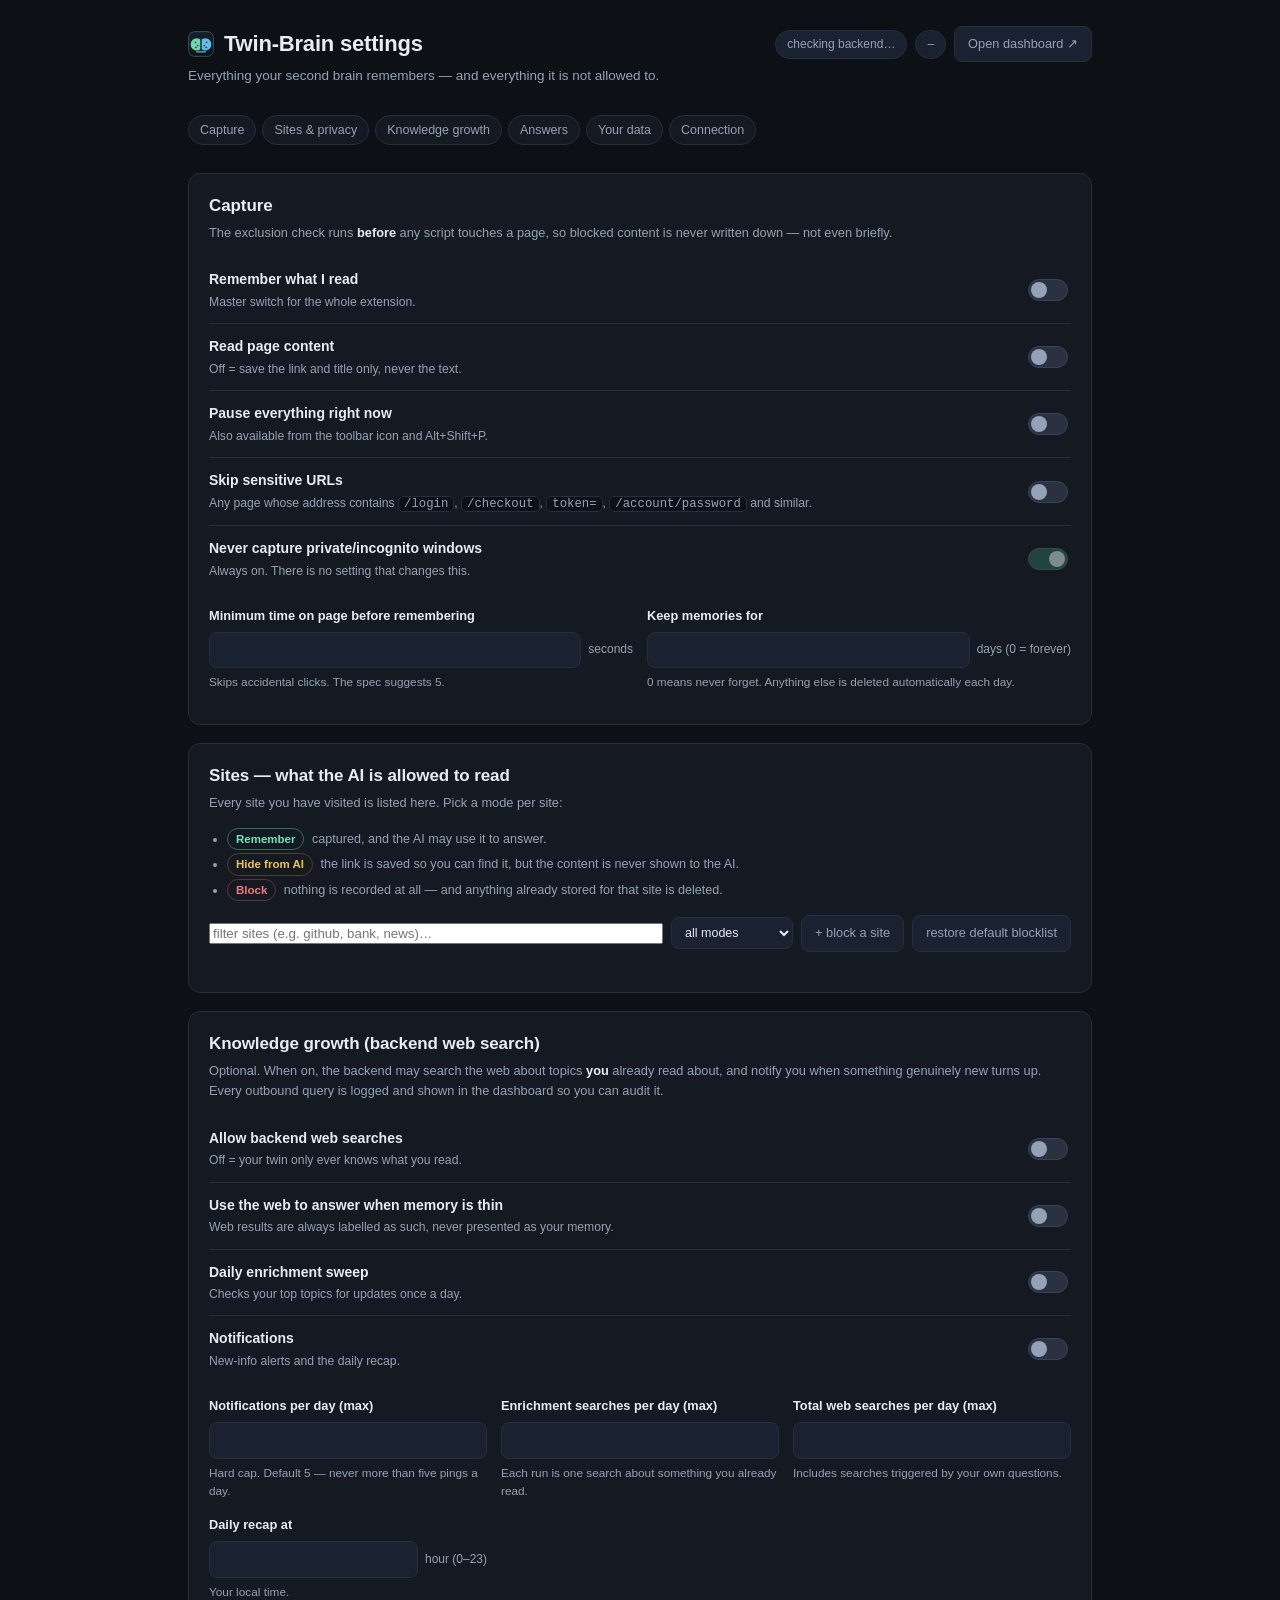
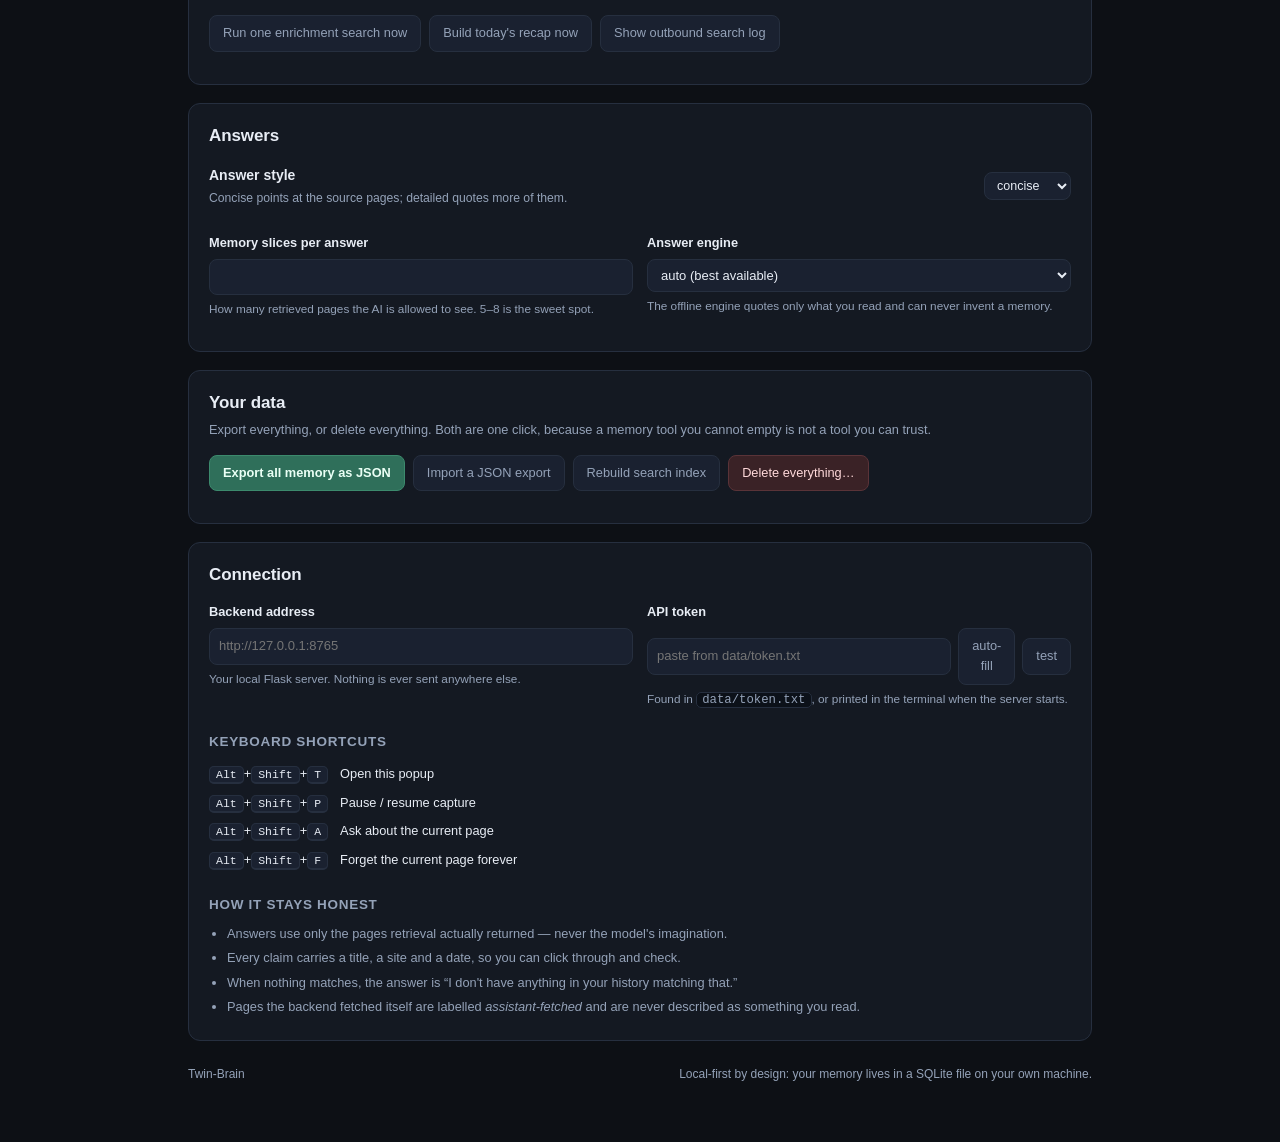
==== extension/options/options.html @ 06ac0bee "Twin-Brain v1.0: private local-first second brain (extension + backend + dashboard) - MV3 extension:" ====
<!DOCTYPE html>
<html lang="en">
<head>
<meta charset="utf-8">
<meta name="viewport" content="width=device-width, initial-scale=1">
<title>Twin-Brain — Settings</title>
<link rel="stylesheet" href="options.css">
</head>
<body>
<div class="shell">
  <header class="page-head">
    <div>
      <h1><img src="../icons/icon-48.png" alt="" width="26" height="26"> Twin-Brain settings</h1>
      <p class="lede">Everything your second brain remembers — and everything it is not allowed to.</p>
    </div>
    <div class="head-status">
      <span id="backend-pill" class="pill pill-unknown">checking backend…</span>
      <span id="memory-pill" class="pill">–</span>
      <button id="btn-dashboard" class="ghost">Open dashboard ↗</button>
    </div>
  </header>

  <div id="welcome" class="welcome hidden">
    <strong>Welcome.</strong> Twin-Brain is installed. Three things to do:
    <ol>
      <li>Start the local backend (<code>./run.sh</code> in the project folder) — the pill above turns green.</li>
      <li>Decide what it may read below. Banking, health, government and webmail sites are already blocked.</li>
      <li>Browse normally. Pages are remembered after <span id="welcome-dwell">5</span> seconds on the page.</li>
    </ol>
  </div>

  <nav class="section-nav">
    <a href="#capture">Capture</a>
    <a href="#sites">Sites &amp; privacy</a>
    <a href="#knowledge">Knowledge growth</a>
    <a href="#answers">Answers</a>
    <a href="#data">Your data</a>
    <a href="#connection">Connection</a>
  </nav>

  <!-- ================= CAPTURE ================= -->
  <section id="capture" class="card">
    <h2>Capture</h2>
    <p class="note">The exclusion check runs <em>before</em> any script touches a page, so blocked
    content is never written down — not even briefly.</p>

    <label class="switch-row">
      <span><strong>Remember what I read</strong><small>Master switch for the whole extension.</small></span>
      <input type="checkbox" id="set-captureEnabled">
    </label>

    <label class="switch-row">
      <span><strong>Read page content</strong><small>Off = save the link and title only, never the text.</small></span>
      <input type="checkbox" id="set-captureContent">
    </label>

    <label class="switch-row">
      <span><strong>Pause everything right now</strong><small>Also available from the toolbar icon and Alt+Shift+P.</small></span>
      <input type="checkbox" id="set-globalPause">
    </label>

    <label class="switch-row">
      <span><strong>Skip sensitive URLs</strong><small>Any page whose address contains <code>/login</code>, <code>/checkout</code>, <code>token=</code>, <code>/account/password</code> and similar.</small></span>
      <input type="checkbox" id="set-skipSensitiveUrls">
    </label>

    <label class="switch-row">
      <span><strong>Never capture private/incognito windows</strong><small>Always on. There is no setting that changes this.</small></span>
      <input type="checkbox" checked disabled>
    </label>

    <div class="field-grid">
      <label class="field">
        <span>Minimum time on page before remembering</span>
        <div class="inline">
          <input type="number" id="set-minDwellSeconds" min="1" max="600" step="1">
          <span class="unit">seconds</span>
        </div>
        <small>Skips accidental clicks. The spec suggests 5.</small>
      </label>
      <label class="field">
        <span>Keep memories for</span>
        <div class="inline">
          <input type="number" id="set-retentionDays" min="0" max="3650" step="30">
          <span class="unit">days (0 = forever)</span>
        </div>
        <small>0 means never forget. Anything else is deleted automatically each day.</small>
      </label>
    </div>

    <div class="stat-strip" id="capture-stats"></div>
  </section>

  <!-- ================= SITES ================= -->
  <section id="sites" class="card">
    <h2>Sites — what the AI is allowed to read</h2>
    <p class="note">Every site you have visited is listed here. Pick a mode per site:</p>
    <ul class="modes-legend">
      <li><span class="mode mode-full">Remember</span> captured, and the AI may use it to answer.</li>
      <li><span class="mode mode-no_ai">Hide from AI</span> the link is saved so you can find it, but the content is never shown to the AI.</li>
      <li><span class="mode mode-off">Block</span> nothing is recorded at all — and anything already stored for that site is deleted.</li>
    </ul>

    <div class="toolbar">
      <input type="search" id="site-search" placeholder="filter sites (e.g. github, bank, news)…">
      <select id="site-mode-filter">
        <option value="">all modes</option>
        <option value="full">remembered</option>
        <option value="no_ai">hidden from AI</option>
        <option value="off">blocked</option>
      </select>
      <button id="btn-add-domain" class="ghost">+ block a site</button>
      <button id="btn-restore-defaults" class="ghost">restore default blocklist</button>
    </div>

    <div id="add-domain" class="add-domain hidden">
      <input type="text" id="new-domain" placeholder="example.com">
      <select id="new-mode">
        <option value="off">Block (never capture)</option>
        <option value="no_ai">Hide from AI</option>
        <option value="full">Remember</option>
      </select>
      <button id="btn-add-confirm" class="primary">Add</button>
      <button id="btn-add-cancel" class="ghost">Cancel</button>
    </div>

    <div class="site-summary" id="site-summary"></div>
    <div id="site-table" class="site-table"></div>
    <div id="site-more" class="center hidden"><button id="btn-site-more" class="ghost">show more</button></div>
  </section>

  <!-- ================= KNOWLEDGE GROWTH ================= -->
  <section id="knowledge" class="card">
    <h2>Knowledge growth (backend web search)</h2>
    <p class="note">Optional. When on, the backend may search the web about topics <em>you</em>
    already read about, and notify you when something genuinely new turns up. Every outbound
    query is logged and shown in the dashboard so you can audit it.</p>

    <label class="switch-row">
      <span><strong>Allow backend web searches</strong><small>Off = your twin only ever knows what you read.</small></span>
      <input type="checkbox" id="set-webSearchEnabled">
    </label>
    <label class="switch-row">
      <span><strong>Use the web to answer when memory is thin</strong><small>Web results are always labelled as such, never presented as your memory.</small></span>
      <input type="checkbox" id="set-useWebForAnswers">
    </label>
    <label class="switch-row">
      <span><strong>Daily enrichment sweep</strong><small>Checks your top topics for updates once a day.</small></span>
      <input type="checkbox" id="set-enrichmentEnabled">
    </label>
    <label class="switch-row">
      <span><strong>Notifications</strong><small>New-info alerts and the daily recap.</small></span>
      <input type="checkbox" id="set-notificationsEnabled">
    </label>

    <div class="field-grid">
      <label class="field">
        <span>Notifications per day (max)</span>
        <input type="number" id="set-notificationDailyBudget" min="0" max="50" step="1">
        <small>Hard cap. Default 5 — never more than five pings a day.</small>
      </label>
      <label class="field">
        <span>Enrichment searches per day (max)</span>
        <input type="number" id="set-enrichmentDailyBudget" min="0" max="50" step="1">
        <small>Each run is one search about something you already read.</small>
      </label>
      <label class="field">
        <span>Total web searches per day (max)</span>
        <input type="number" id="set-webSearchDailyBudget" min="0" max="500" step="10">
        <small>Includes searches triggered by your own questions.</small>
      </label>
      <label class="field">
        <span>Daily recap at</span>
        <div class="inline">
          <input type="number" id="set-digestHour" min="0" max="23" step="1">
          <span class="unit">hour (0–23)</span>
        </div>
        <small>Your local time.</small>
      </label>
    </div>

    <div class="toolbar">
      <button id="btn-run-enrichment" class="ghost">Run one enrichment search now</button>
      <button id="btn-run-digest" class="ghost">Build today's recap now</button>
      <button id="btn-audit" class="ghost">Show outbound search log</button>
    </div>
    <div id="budgets" class="stat-strip"></div>
    <div id="audit" class="audit hidden"></div>
  </section>

  <!-- ================= ANSWERS ================= -->
  <section id="answers" class="card">
    <h2>Answers</h2>
    <label class="switch-row">
      <span><strong>Answer style</strong><small>Concise points at the source pages; detailed quotes more of them.</small></span>
      <select id="set-answerStyle">
        <option value="concise">concise</option>
        <option value="detailed">detailed</option>
        <option value="bullet">bullet list</option>
      </select>
    </label>
    <div class="field-grid">
      <label class="field">
        <span>Memory slices per answer</span>
        <input type="number" id="set-topK" min="1" max="20" step="1">
        <small>How many retrieved pages the AI is allowed to see. 5–8 is the sweet spot.</small>
      </label>
      <label class="field">
        <span>Answer engine</span>
        <select id="set-provider">
          <option value="auto">auto (best available)</option>
          <option value="extractive">offline grounded engine (no API key)</option>
          <option value="anthropic">Claude (needs ANTHROPIC_API_KEY)</option>
          <option value="openai">OpenAI-compatible / local (needs key or local server)</option>
        </select>
        <small id="provider-note">The offline engine quotes only what you read and can never invent a memory.</small>
      </label>
    </div>
    <div class="engine" id="engine"></div>
  </section>

  <!-- ================= DATA ================= -->
  <section id="data" class="card">
    <h2>Your data</h2>
    <p class="note">Export everything, or delete everything. Both are one click, because a memory
    tool you cannot empty is not a tool you can trust.</p>
    <div class="toolbar">
      <button id="btn-export" class="primary">Export all memory as JSON</button>
      <label class="ghost file-btn">Import a JSON export
        <input type="file" id="import-file" accept="application/json,.json" hidden>
      </label>
      <button id="btn-reindex" class="ghost">Rebuild search index</button>
      <button id="btn-wipe" class="danger">Delete everything…</button>
    </div>
    <div id="wipe-box" class="wipe-box hidden">
      <p>This deletes every page, visit, chunk, vector, conversation, insight and interest.
      It cannot be undone. Type <code>DELETE ALL</code> to confirm:</p>
      <div class="inline">
        <input type="text" id="wipe-confirm" placeholder="DELETE ALL" autocomplete="off">
        <button id="btn-wipe-confirm" class="danger">Permanently delete</button>
        <button id="btn-wipe-cancel" class="ghost">Cancel</button>
      </div>
      <label class="checkline"><input type="checkbox" id="wipe-keep-settings" checked> keep my settings and blocklist</label>
    </div>
    <div class="stat-strip" id="data-stats"></div>
  </section>

  <!-- ================= CONNECTION ================= -->
  <section id="connection" class="card">
    <h2>Connection</h2>
    <div class="field-grid">
      <label class="field">
        <span>Backend address</span>
        <input type="text" id="set-backendUrl" placeholder="http://127.0.0.1:8765" spellcheck="false">
        <small>Your local Flask server. Nothing is ever sent anywhere else.</small>
      </label>
      <label class="field">
        <span>API token</span>
        <div class="inline">
          <input type="password" id="set-token" placeholder="paste from data/token.txt" spellcheck="false">
          <button id="btn-pair" class="ghost">auto-fill</button>
          <button id="btn-test" class="ghost">test</button>
        </div>
        <small>Found in <code>data/token.txt</code>, or printed in the terminal when the server starts.</small>
      </label>
    </div>
    <div id="connection-result" class="result"></div>
    <h3>Keyboard shortcuts</h3>
    <table class="keys">
      <tr><td><kbd>Alt</kbd>+<kbd>Shift</kbd>+<kbd>T</kbd></td><td>Open this popup</td></tr>
      <tr><td><kbd>Alt</kbd>+<kbd>Shift</kbd>+<kbd>P</kbd></td><td>Pause / resume capture</td></tr>
      <tr><td><kbd>Alt</kbd>+<kbd>Shift</kbd>+<kbd>A</kbd></td><td>Ask about the current page</td></tr>
      <tr><td><kbd>Alt</kbd>+<kbd>Shift</kbd>+<kbd>F</kbd></td><td>Forget the current page forever</td></tr>
    </table>
    <h3>How it stays honest</h3>
    <ul class="tight">
      <li>Answers use only the pages retrieval actually returned — never the model's imagination.</li>
      <li>Every claim carries a title, a site and a date, so you can click through and check.</li>
      <li>When nothing matches, the answer is “I don't have anything in your history matching that.”</li>
      <li>Pages the backend fetched itself are labelled <em>assistant-fetched</em> and are never described as something you read.</li>
    </ul>
  </section>

  <footer class="page-foot">
    <span id="version">Twin-Brain</span>
    <span class="muted">Local-first by design: your memory lives in a SQLite file on your own machine.</span>
  </footer>
</div>

<div id="toast" class="toast hidden"></div>
<script type="module" src="options.js"></script>
</body>
</html>
---- extension/options/options.css ----
:root {
  --bg: #0d1015;
  --bg-soft: #141922;
  --bg-raised: #1a2130;
  --line: #262f3f;
  --text: #e8edf5;
  --muted: #94a2b8;
  --accent: #6ee7b7;
  --accent-dim: #2f6f5a;
  --warn: #f2c14e;
  --danger: #f2777a;
  --radius: 12px;
}

* { box-sizing: border-box; }

html, body {
  margin: 0; padding: 0; background: var(--bg); color: var(--text);
  font: 14px/1.6 -apple-system, BlinkMacSystemFont, "Segoe UI", Roboto, Inter,
        "Helvetica Neue", Arial, sans-serif;
}

.shell { max-width: 940px; margin: 0 auto; padding: 26px 18px 60px; }

.page-head {
  display: flex; gap: 18px; align-items: flex-start; justify-content: space-between;
  flex-wrap: wrap; margin-bottom: 18px;
}
.page-head h1 {
  margin: 0 0 4px; font-size: 22px; display: flex; align-items: center; gap: 10px; letter-spacing: -.2px;
}
.page-head h1 img { border-radius: 7px; }
.lede { margin: 0; color: var(--muted); font-size: 13.5px; }
.head-status { display: flex; gap: 8px; align-items: center; flex-wrap: wrap; }

.pill {
  display: inline-flex; align-items: center; gap: 6px; padding: 4px 11px; border-radius: 20px;
  border: 1px solid var(--line); background: var(--bg-raised); font-size: 12px; color: var(--muted);
}
.pill-ok { color: var(--accent); border-color: var(--accent-dim); }
.pill-bad { color: var(--danger); border-color: #5a3338; }
.pill-unknown { color: var(--muted); }

.section-nav {
  display: flex; gap: 6px; flex-wrap: wrap; margin: 0 0 18px;
  position: sticky; top: 0; padding: 10px 0; background: linear-gradient(180deg, var(--bg) 70%, transparent);
  z-index: 5;
}
.section-nav a {
  color: var(--muted); text-decoration: none; font-size: 12.5px; padding: 4px 11px;
  border: 1px solid var(--line); border-radius: 20px; background: var(--bg-soft);
}
.section-nav a:hover { color: var(--accent); border-color: var(--accent-dim); }

.card {
  background: var(--bg-soft); border: 1px solid var(--line); border-radius: var(--radius);
  padding: 18px 20px; margin-bottom: 18px; scroll-margin-top: 70px;
}
.card h2 { margin: 0 0 4px; font-size: 17px; letter-spacing: -.1px; }
.card h3 { margin: 20px 0 8px; font-size: 13.5px; color: var(--muted); text-transform: uppercase; letter-spacing: .7px; }
.note { color: var(--muted); font-size: 12.8px; margin: 0 0 14px; }
.note em { color: var(--text); font-style: normal; font-weight: 600; }
code { background: #0c1119; border: 1px solid var(--line); border-radius: 5px; padding: 0 5px; font-size: 12.3px; }
.muted { color: var(--muted); }

/* switches */
.switch-row {
  display: flex; gap: 14px; align-items: center; justify-content: space-between;
  padding: 11px 0; border-top: 1px solid var(--line);
}
.switch-row:first-of-type { border-top: 0; }
.switch-row span { display: flex; flex-direction: column; gap: 2px; min-width: 0; padding-right: 12px; }
.switch-row small { color: var(--muted); font-size: 12.2px; }
.switch-row select {
  background: var(--bg-raised); color: var(--text); border: 1px solid var(--line);
  border-radius: 8px; padding: 5px 8px; font: inherit; font-size: 12.5px;
}

input[type="checkbox"] {
  appearance: none; width: 40px; height: 22px; border-radius: 20px; background: #2a3242;
  position: relative; cursor: pointer; transition: background .18s; flex: 0 0 auto; border: 1px solid #39435a;
}
input[type="checkbox"]::after {
  content: ""; position: absolute; top: 2px; left: 2px; width: 16px; height: 16px;
  border-radius: 50%; background: #94a2b8; transition: transform .18s, background .18s;
}
input[type="checkbox"]:checked { background: var(--accent-dim); border-color: #3c8a6d; }
input[type="checkbox"]:checked::after { transform: translateX(18px); background: #eafff5; }
input[type="checkbox"]:disabled { opacity: .5; cursor: not-allowed; }

/* fields */
.field-grid { display: grid; grid-template-columns: repeat(auto-fit, minmax(250px, 1fr)); gap: 14px; margin-top: 14px; }
.field { display: flex; flex-direction: column; gap: 5px; }
.field > span { font-size: 12.8px; color: var(--text); font-weight: 600; }
.field small { color: var(--muted); font-size: 11.8px; }
.field input[type="number"], .field input[type="text"], .field input[type="password"],
.field input[type="search"], .field select {
  background: var(--bg-raised); border: 1px solid var(--line); color: var(--text);
  border-radius: 8px; padding: 7px 9px; font: inherit; font-size: 13px; width: 100%;
}
.field input:focus, .field select:focus { outline: none; border-color: var(--accent-dim); }
.inline { display: flex; gap: 7px; align-items: center; }
.inline input { flex: 1 1 auto; }
.unit { color: var(--muted); font-size: 12px; white-space: nowrap; }

/* buttons */
button.primary, button.ghost, button.danger, .file-btn {
  font: inherit; font-size: 12.8px; border-radius: 8px; padding: 7px 13px; cursor: pointer;
  border: 1px solid var(--line); display: inline-flex; align-items: center; gap: 6px;
}
button.primary { background: var(--accent-dim); border-color: #3c8a6d; color: #eafff5; font-weight: 650; }
button.primary:hover { background: #37805f; }
button.ghost, .file-btn { background: var(--bg-raised); color: var(--muted); }
button.ghost:hover, .file-btn:hover { color: var(--text); border-color: var(--accent-dim); }
button.danger { background: #3a2226; border-color: #5a3338; color: #ffd9da; }
button.danger:hover { background: #4a2a2e; }
button:disabled { opacity: .5; cursor: progress; }

.toolbar { display: flex; gap: 8px; flex-wrap: wrap; align-items: center; margin: 14px 0 10px; }
.toolbar input[type="search"] { flex: 1 1 220px; }
.toolbar select {
  background: var(--bg-raised); border: 1px solid var(--line); color: var(--text);
  border-radius: 8px; padding: 7px 9px; font: inherit; font-size: 12.5px;
}
.center { text-align: center; margin-top: 10px; }

/* sites */
.modes-legend { margin: 0 0 6px; padding-left: 18px; color: var(--muted); font-size: 12.6px; }
.modes-legend li { margin-bottom: 3px; }
.mode {
  display: inline-block; padding: 1px 8px; border-radius: 20px; font-size: 11.5px;
  border: 1px solid var(--line); margin-right: 4px; font-weight: 600;
}
.mode-full { color: var(--accent); border-color: var(--accent-dim); }
.mode-no_ai { color: var(--warn); border-color: #4d4224; }
.mode-off { color: var(--danger); border-color: #5a3338; }

.site-summary { display: flex; gap: 8px; flex-wrap: wrap; margin: 8px 0 12px; }

.site-table { display: flex; flex-direction: column; gap: 6px; max-height: 520px; overflow-y: auto; padding-right: 4px; }
.site-row {
  display: grid; grid-template-columns: 1fr auto auto; gap: 10px; align-items: center;
  background: var(--bg-raised); border: 1px solid var(--line); border-radius: 9px; padding: 8px 11px;
}
.site-row.off { opacity: .68; }
.site-row .name { font-weight: 600; font-size: 13px; }
.site-row .meta { color: var(--muted); font-size: 11.6px; }
.site-row select {
  background: #10151d; border: 1px solid var(--line); color: var(--text); border-radius: 7px;
  padding: 5px 7px; font: inherit; font-size: 12px;
}
.site-row .badge-src { font-size: 10.5px; color: var(--muted); border: 1px solid var(--line); border-radius: 20px; padding: 1px 7px; }

.add-domain {
  display: flex; gap: 8px; align-items: center; background: var(--bg-raised);
  border: 1px dashed var(--line); border-radius: 9px; padding: 10px; margin-bottom: 12px; flex-wrap: wrap;
}
.add-domain input[type="text"] { flex: 1 1 200px; }
.add-domain input, .add-domain select {
  background: #10151d; border: 1px solid var(--line); color: var(--text);
  border-radius: 7px; padding: 6px 8px; font: inherit; font-size: 12.5px;
}

/* stats */
.stat-strip {
  display: grid; grid-template-columns: repeat(auto-fit, minmax(140px, 1fr)); gap: 8px;
  margin-top: 14px;
}
.stat {
  background: var(--bg-raised); border: 1px solid var(--line); border-radius: 9px; padding: 9px 11px;
}
.stat .k { color: var(--muted); font-size: 11.3px; text-transform: uppercase; letter-spacing: .5px; }
.stat .v { font-size: 16px; font-weight: 650; margin-top: 2px; }
.stat .v small { font-size: 11.5px; color: var(--muted); font-weight: 400; }

/* engine + audit */
.engine { margin-top: 14px; }
.engine .kv {
  display: flex; gap: 10px; padding: 5px 0; border-top: 1px solid var(--line); font-size: 12.5px;
}
.engine .kv:first-child { border-top: 0; }
.engine .kv b { color: var(--muted); font-weight: 500; flex: 0 0 190px; }
.engine .kv span { color: var(--text); word-break: break-word; }

.audit { margin-top: 12px; max-height: 280px; overflow-y: auto; }
.audit table { width: 100%; border-collapse: collapse; font-size: 12.2px; }
.audit th, .audit td { text-align: left; padding: 5px 7px; border-bottom: 1px solid var(--line); }
.audit th { color: var(--muted); font-weight: 600; position: sticky; top: 0; background: var(--bg-soft); }

.result { margin-top: 10px; font-size: 12.6px; }
.result.ok { color: var(--accent); }
.result.bad { color: var(--danger); }

.wipe-box {
  margin-top: 12px; background: #23181b; border: 1px solid #5a3338; border-radius: 10px; padding: 13px;
}
.wipe-box p { margin: 0 0 9px; font-size: 12.8px; }
.checkline { display: flex; gap: 8px; align-items: center; margin-top: 10px; font-size: 12.5px; color: var(--muted); }
.checkline input[type="checkbox"] { width: 16px; height: 16px; border-radius: 4px; }
.checkline input[type="checkbox"]::after { display: none; }
.checkline input[type="checkbox"]:checked { background: var(--accent-dim); }

.welcome {
  background: #14202a; border: 1px solid #2b4a5c; border-radius: var(--radius);
  padding: 14px 18px; margin-bottom: 18px; font-size: 13.2px;
}
.welcome ol { margin: 8px 0 0; padding-left: 20px; }
.welcome li { margin-bottom: 4px; }

.keys { border-collapse: collapse; font-size: 12.8px; }
.keys td { padding: 4px 12px 4px 0; }
kbd {
  background: var(--bg-raised); border: 1px solid var(--line); border-bottom-width: 2px;
  border-radius: 5px; padding: 1px 6px; font-size: 11.5px; font-family: ui-monospace, Menlo, monospace;
}
ul.tight { margin: 0; padding-left: 18px; color: var(--muted); font-size: 12.8px; }
ul.tight li { margin-bottom: 4px; }

.page-foot {
  display: flex; gap: 12px; justify-content: space-between; flex-wrap: wrap;
  color: var(--muted); font-size: 12px; padding-top: 6px;
}

.toast {
  position: fixed; left: 50%; bottom: 26px; transform: translateX(-50%);
  background: #22303c; border: 1px solid #35505f; color: var(--text); padding: 9px 15px;
  border-radius: 10px; font-size: 13px; box-shadow: 0 8px 26px rgba(0,0,0,.5); z-index: 50;
  max-width: 90vw;
}
.toast.bad { background: #33222a; border-color: #5a3338; }
.hidden { display: none !important; }

::-webkit-scrollbar { width: 10px; height: 10px; }
::-webkit-scrollbar-thumb { background: #2b3341; border-radius: 6px; }
::-webkit-scrollbar-track { background: transparent; }

@media (max-width: 640px) {
  .site-row { grid-template-columns: 1fr auto; }
  .site-row .badge-src { display: none; }
}
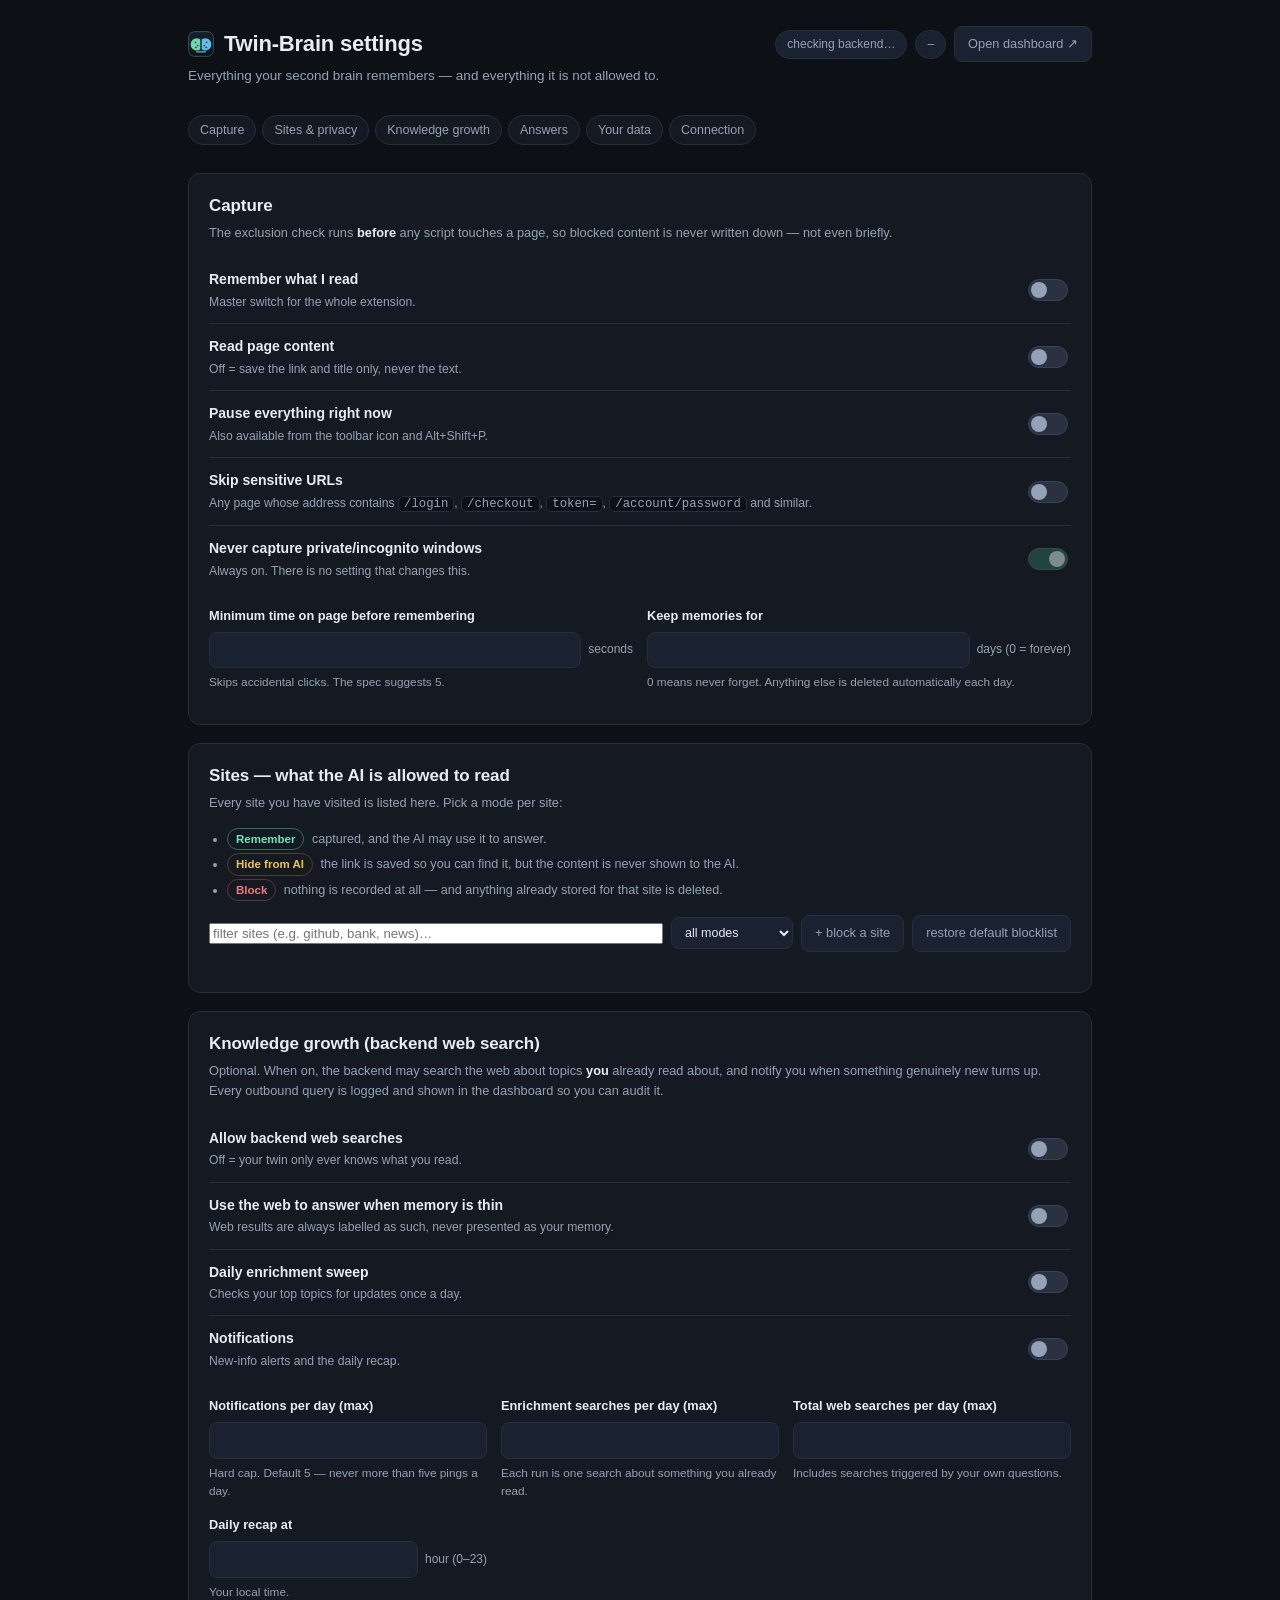
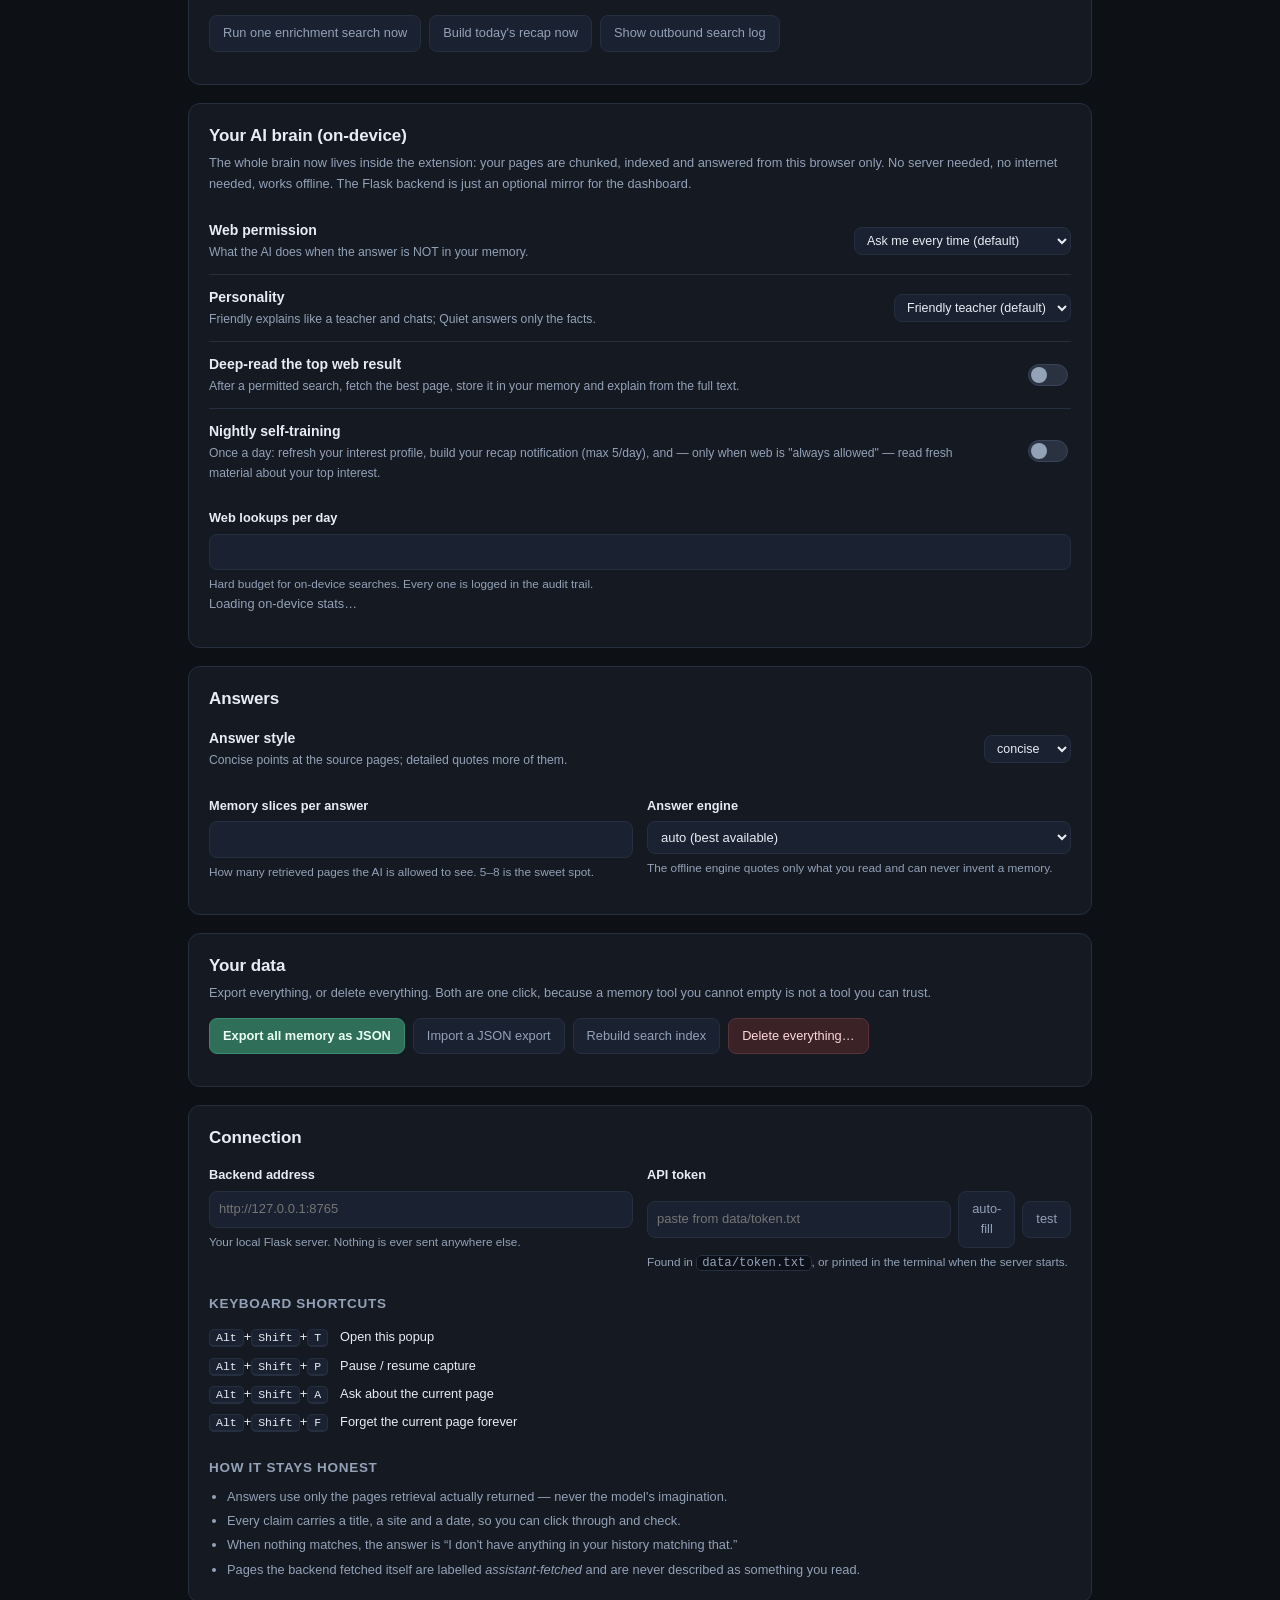
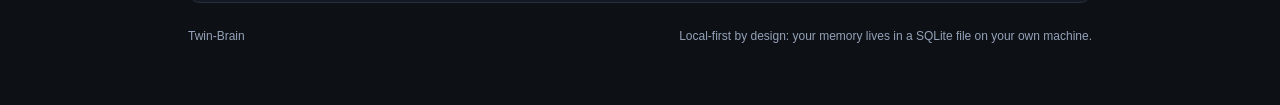
==== commit 38d430f2: "On-device brain: the extension now works with no backend and no internet The whole second brain move" ====
--- a/extension/options/options.html
+++ b/extension/options/options.html
@@ -189,6 +189,45 @@
   </section>
 
   <!-- ================= ANSWERS ================= -->
+  <!-- ================= ON-DEVICE BRAIN ================= -->
+  <section id="brain" class="card">
+    <h2>Your AI brain (on-device)</h2>
+    <p class="note">The whole brain now lives inside the extension: your pages are chunked,
+    indexed and answered from this browser only. No server needed, no internet needed,
+    works offline. The Flask backend is just an optional mirror for the dashboard.</p>
+    <label class="switch-row">
+      <span><strong>Web permission</strong><small>What the AI does when the answer is NOT in your memory.</small></span>
+      <select id="set-webPermission">
+        <option value="ask">Ask me every time (default)</option>
+        <option value="always">Always allow web lookups</option>
+        <option value="never">Never go online — memory only</option>
+      </select>
+    </label>
+    <label class="switch-row">
+      <span><strong>Personality</strong><small>Friendly explains like a teacher and chats; Quiet answers only the facts.</small></span>
+      <select id="set-talkativeness">
+        <option value="friendly">Friendly teacher (default)</option>
+        <option value="quiet">Quiet — facts only</option>
+      </select>
+    </label>
+    <label class="switch-row">
+      <span><strong>Deep-read the top web result</strong><small>After a permitted search, fetch the best page, store it in your memory and explain from the full text.</small></span>
+      <input type="checkbox" id="set-webDeepRead">
+    </label>
+    <label class="switch-row">
+      <span><strong>Nightly self-training</strong><small>Once a day: refresh your interest profile, build your recap notification (max 5/day), and — only when web is "always allowed" — read fresh material about your top interest.</small></span>
+      <input type="checkbox" id="set-autoEnrich">
+    </label>
+    <div class="field-grid">
+      <label class="field">
+        <span>Web lookups per day</span>
+        <input type="number" id="set-webSearchDailyBudget" min="0" max="200" step="5">
+        <small>Hard budget for on-device searches. Every one is logged in the audit trail.</small>
+      </label>
+    </div>
+    <p class="note" id="brain-stats">Loading on-device stats…</p>
+  </section>
+
   <section id="answers" class="card">
     <h2>Answers</h2>
     <label class="switch-row">
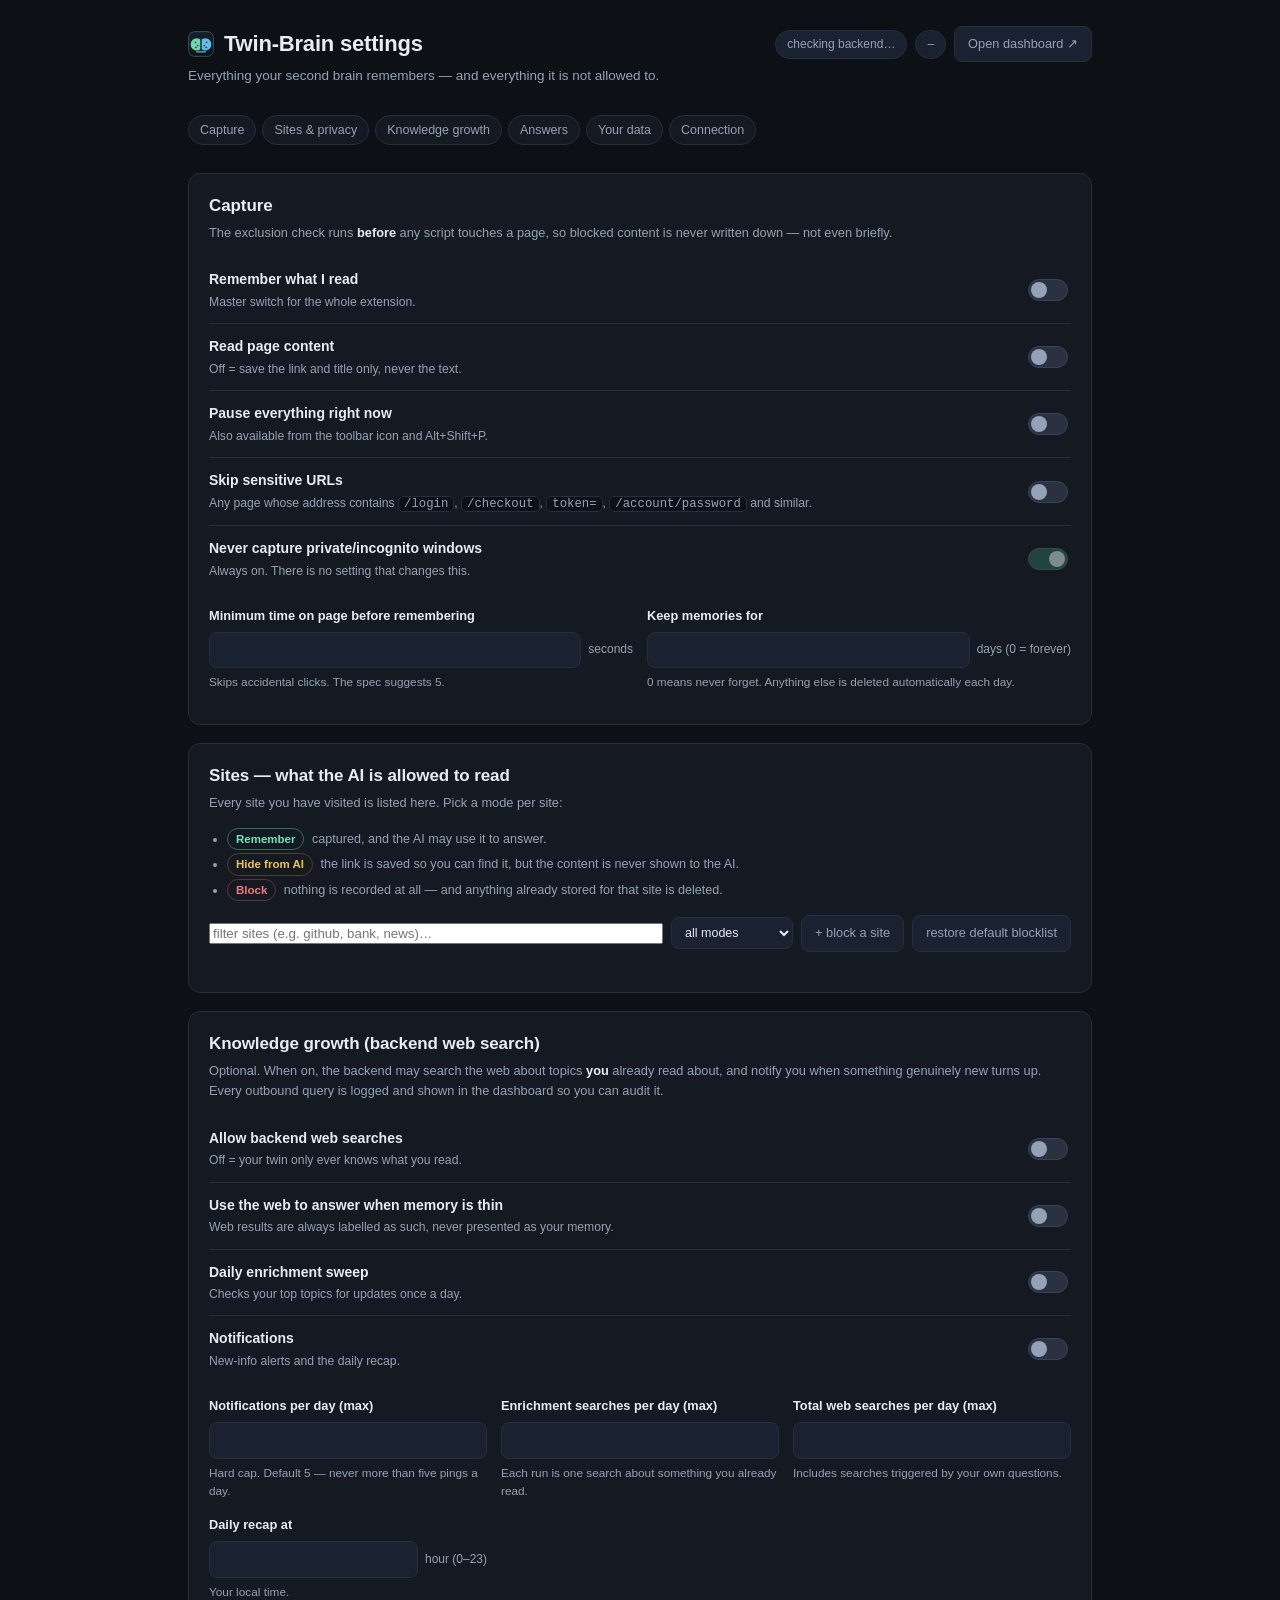
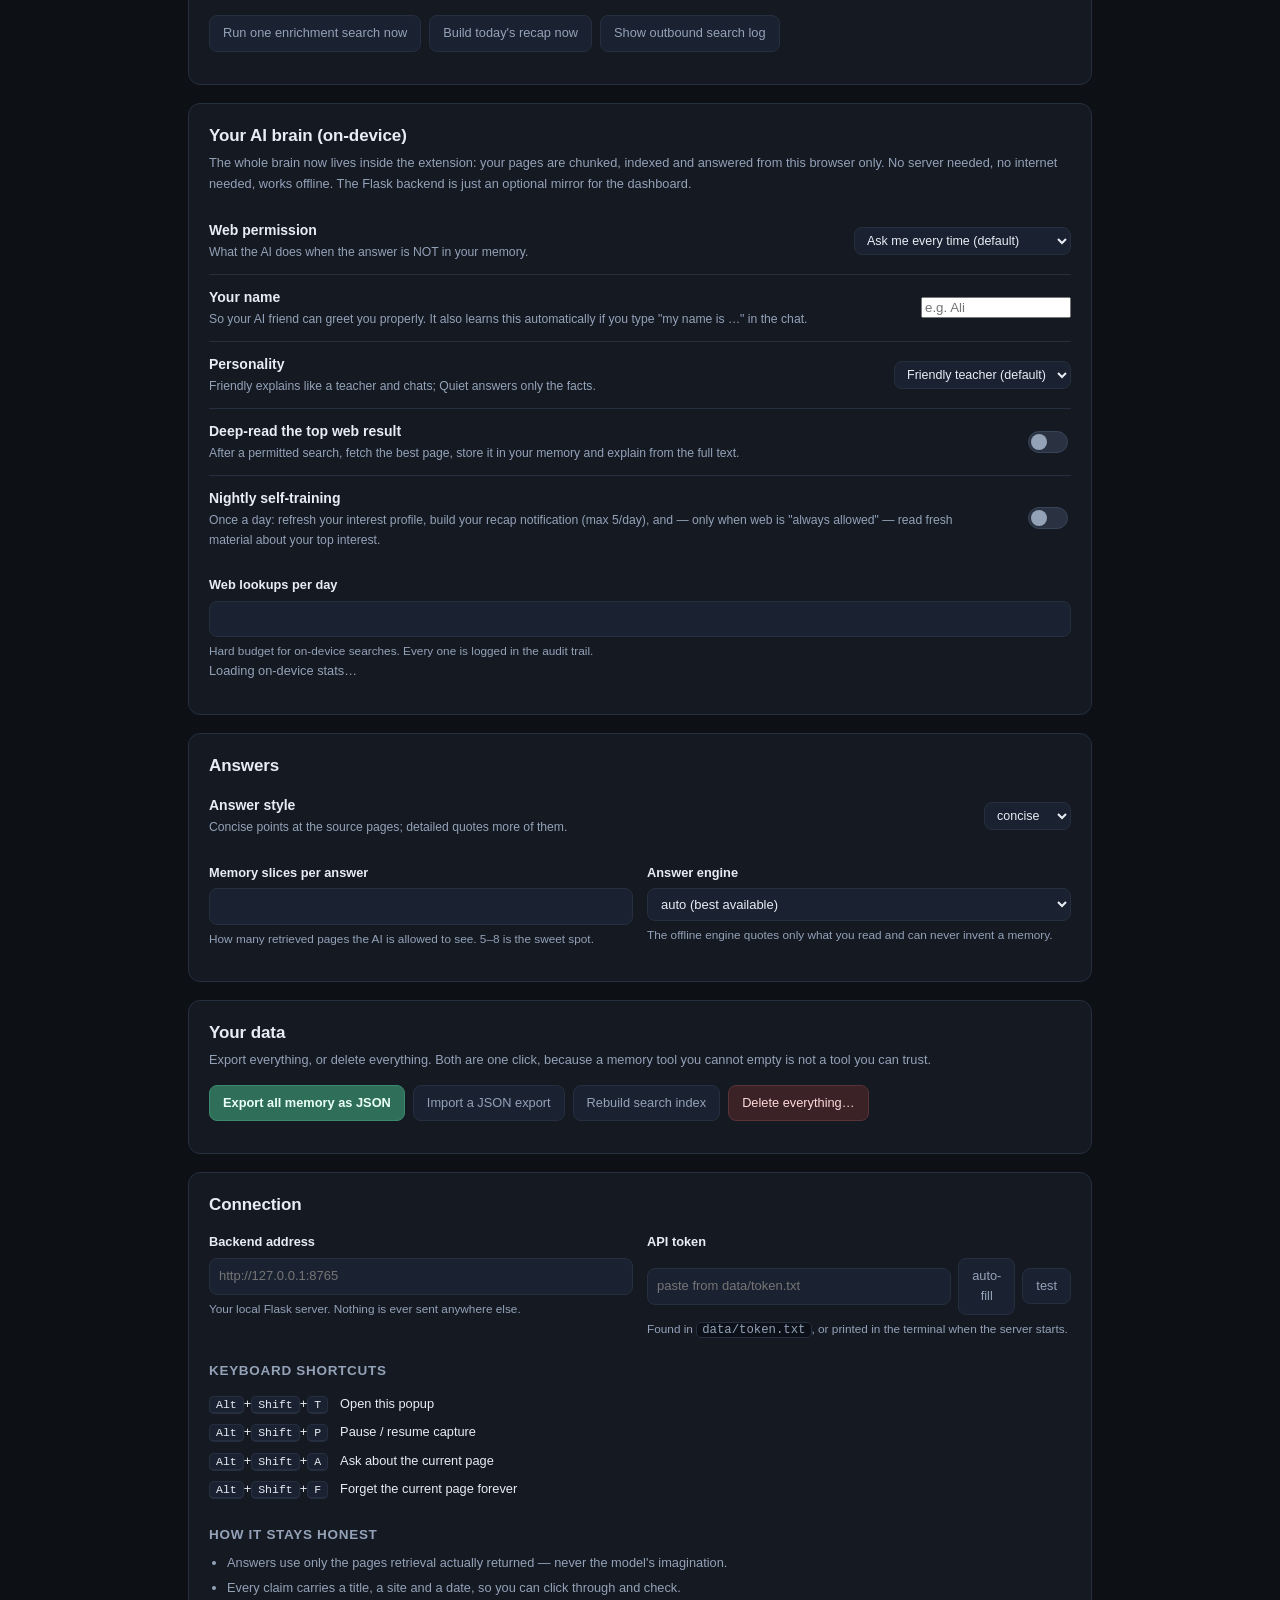
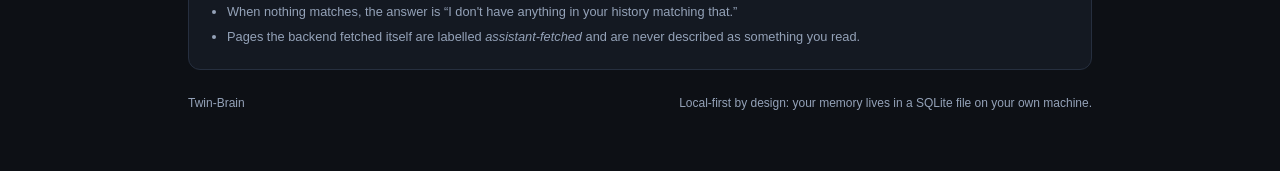
==== commit 3388f64c: "Real-time friend AI: the extension now talks like a person, live Understanding (lib/brain/understand" ====
--- a/extension/options/options.html
+++ b/extension/options/options.html
@@ -202,6 +202,10 @@
         <option value="always">Always allow web lookups</option>
         <option value="never">Never go online — memory only</option>
       </select>
+    </label>
+    <label class="switch-row">
+      <span><strong>Your name</strong><small>So your AI friend can greet you properly. It also learns this automatically if you type "my name is …" in the chat.</small></span>
+      <input type="text" id="set-userName" placeholder="e.g. Ali" maxlength="30" style="max-width:150px">
     </label>
     <label class="switch-row">
       <span><strong>Personality</strong><small>Friendly explains like a teacher and chats; Quiet answers only the facts.</small></span>
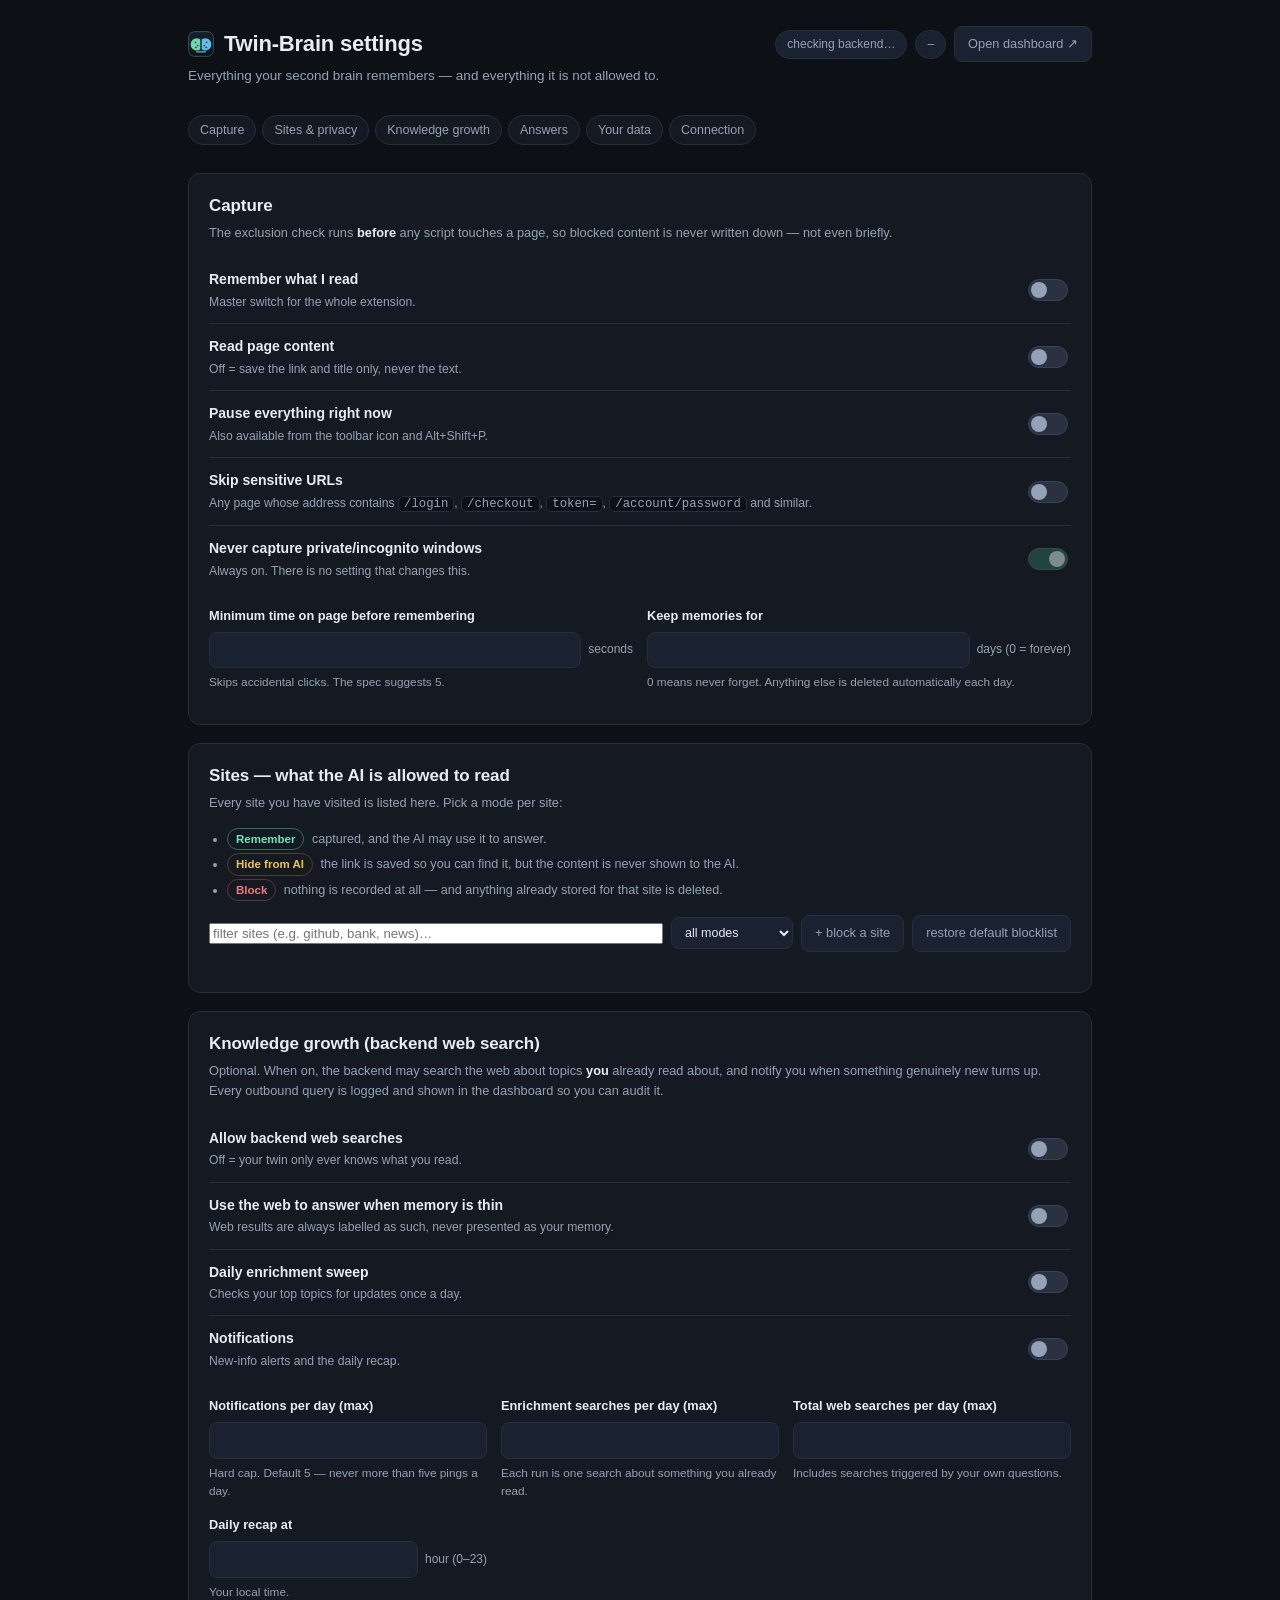
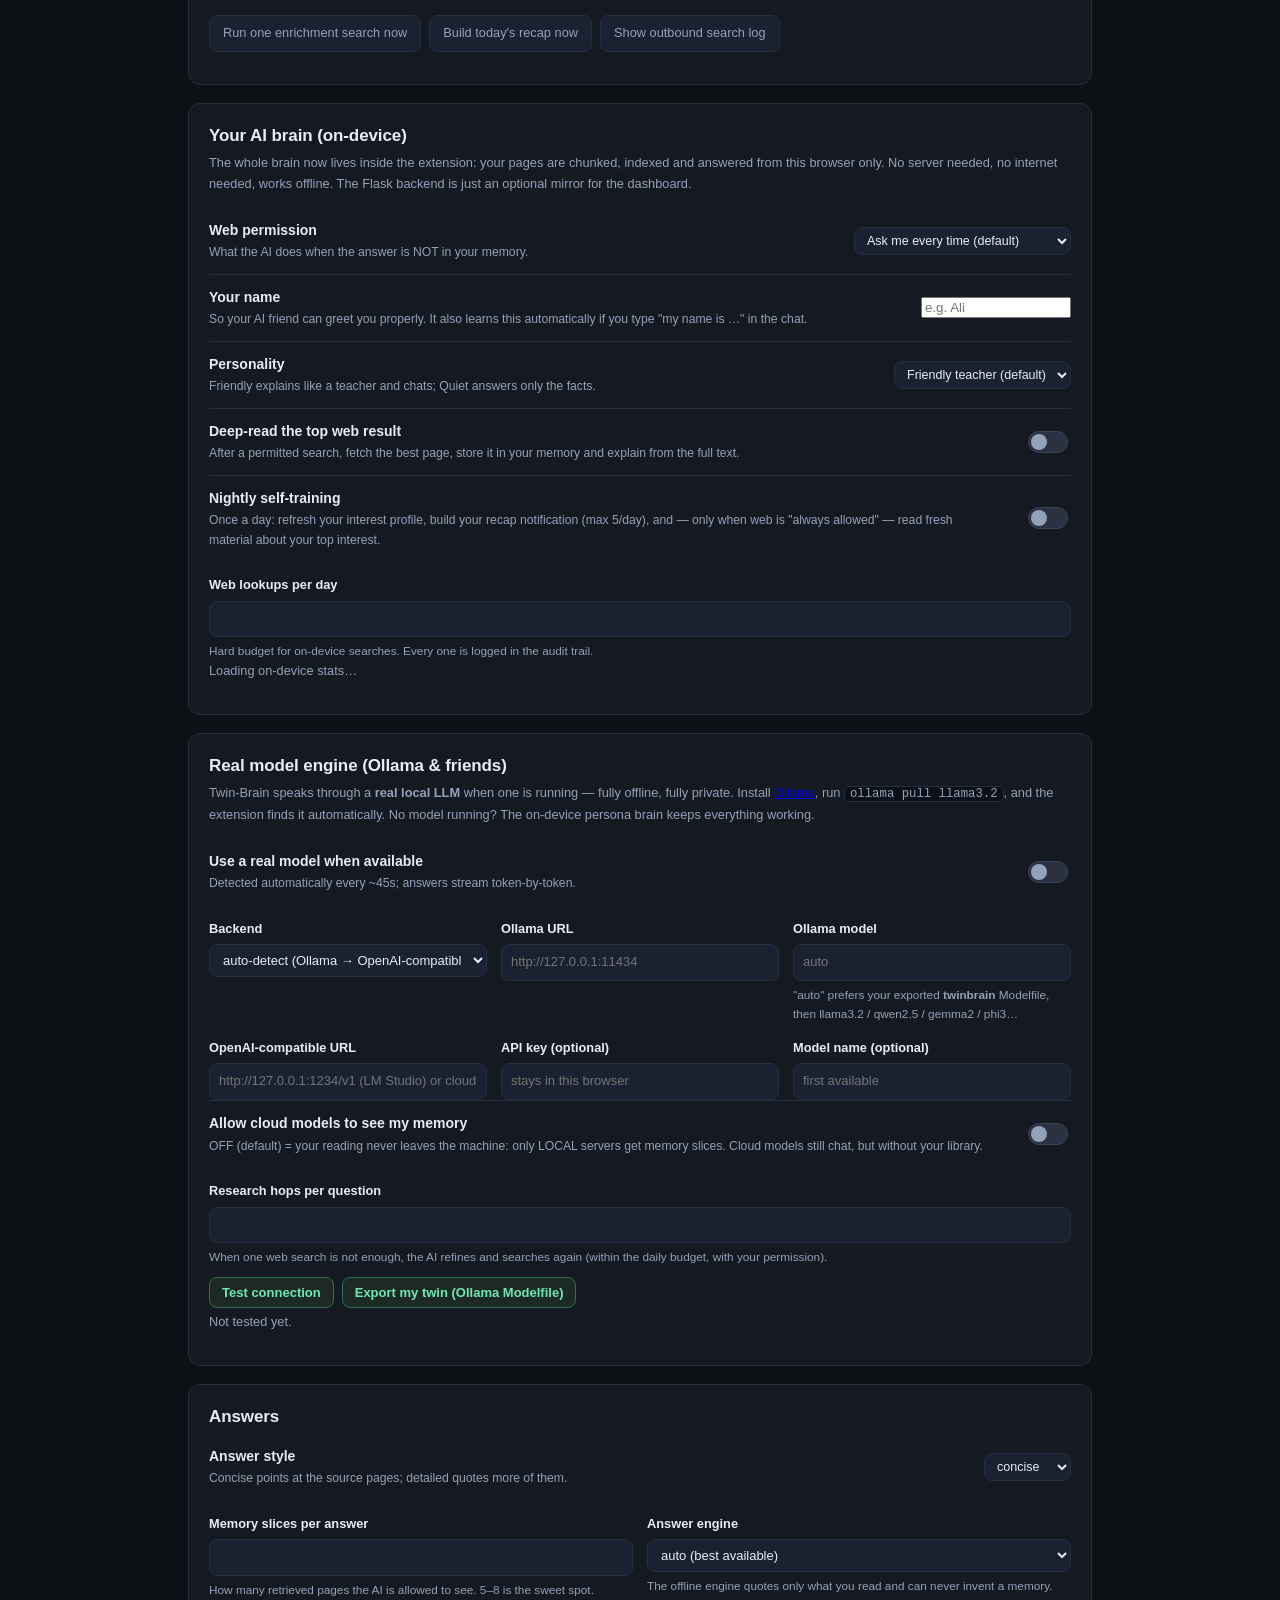
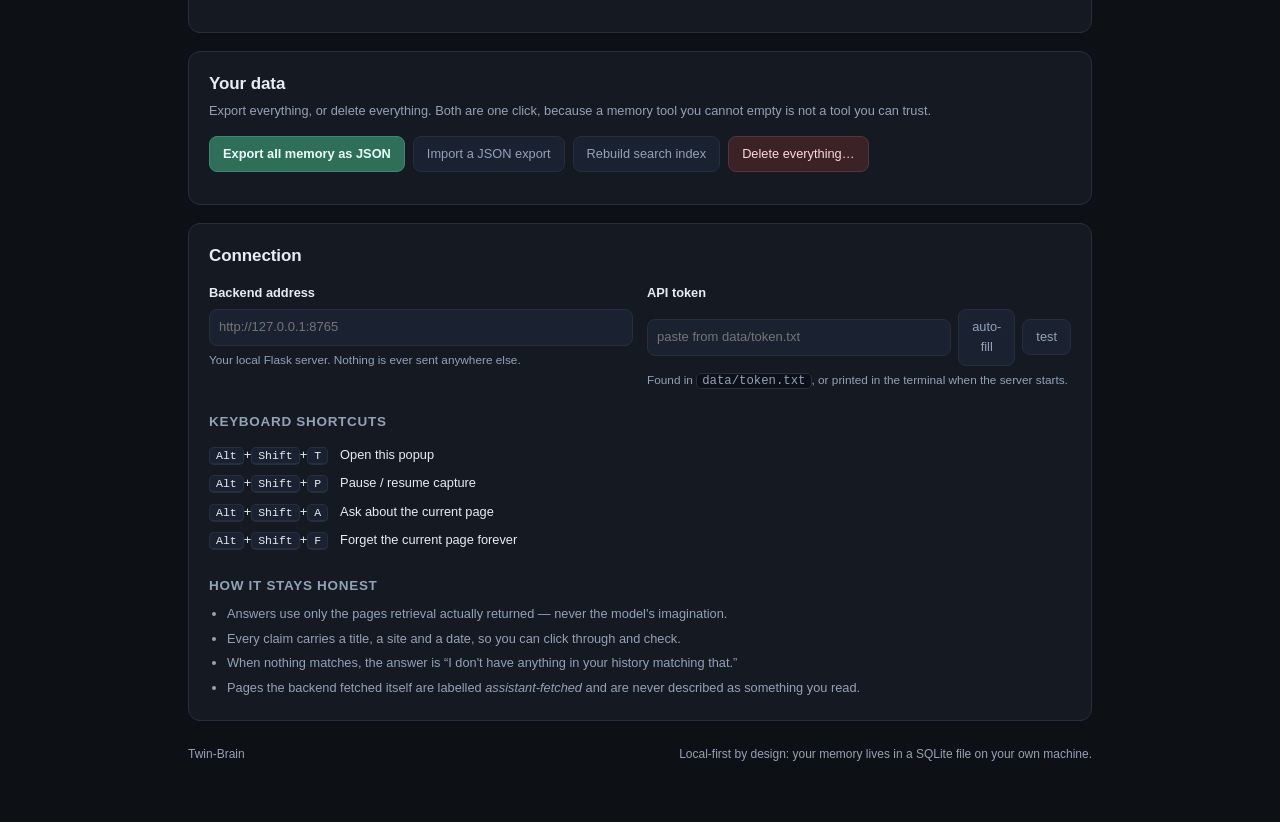
==== commit c40d3a90: "Twin core: real local LLMs (Ollama), emotions, policies, growth, multi-hop research REAL MODEL SLOT " ====
--- a/extension/options/options.html
+++ b/extension/options/options.html
@@ -230,6 +230,67 @@
       </label>
     </div>
     <p class="note" id="brain-stats">Loading on-device stats…</p>
+  </section>
+
+  <!-- ================= REAL NEURAL ENGINE ================= -->
+  <section id="neural" class="card">
+    <h2>Real model engine (Ollama &amp; friends)</h2>
+    <p class="note">Twin-Brain speaks through a <strong>real local LLM</strong> when one is
+    running — fully offline, fully private. Install <a href="https://ollama.com" target="_blank" rel="noreferrer">Ollama</a>,
+    run <code>ollama pull llama3.2</code>, and the extension finds it automatically.
+    No model running? The on-device persona brain keeps everything working.</p>
+    <label class="switch-row">
+      <span><strong>Use a real model when available</strong><small>Detected automatically every ~45s; answers stream token-by-token.</small></span>
+      <input type="checkbox" id="set-neuralEnabled">
+    </label>
+    <div class="field-grid">
+      <label class="field">
+        <span>Backend</span>
+        <select id="set-neuralBackend">
+          <option value="auto">auto-detect (Ollama → OpenAI-compatible)</option>
+          <option value="ollama">Ollama only</option>
+          <option value="openai">OpenAI-compatible only</option>
+          <option value="off">off — on-device persona only</option>
+        </select>
+      </label>
+      <label class="field">
+        <span>Ollama URL</span>
+        <input type="text" id="set-ollamaUrl" placeholder="http://127.0.0.1:11434">
+      </label>
+      <label class="field">
+        <span>Ollama model</span>
+        <input type="text" id="set-ollamaModel" placeholder="auto">
+        <small>"auto" prefers your exported <strong>twinbrain</strong> Modelfile, then llama3.2 / qwen2.5 / gemma2 / phi3…</small>
+      </label>
+      <label class="field">
+        <span>OpenAI-compatible URL</span>
+        <input type="text" id="set-openaiUrl" placeholder="http://127.0.0.1:1234/v1 (LM Studio) or cloud">
+      </label>
+      <label class="field">
+        <span>API key (optional)</span>
+        <input type="password" id="set-openaiKey" placeholder="stays in this browser">
+      </label>
+      <label class="field">
+        <span>Model name (optional)</span>
+        <input type="text" id="set-openaiModel" placeholder="first available">
+      </label>
+    </div>
+    <label class="switch-row">
+      <span><strong>Allow cloud models to see my memory</strong><small>OFF (default) = your reading never leaves the machine: only LOCAL servers get memory slices. Cloud models still chat, but without your library.</small></span>
+      <input type="checkbox" id="set-sendMemoryToCloud">
+    </label>
+    <div class="field-grid">
+      <label class="field">
+        <span>Research hops per question</span>
+        <input type="number" id="set-researchHops" min="1" max="6" step="1">
+        <small>When one web search is not enough, the AI refines and searches again (within the daily budget, with your permission).</small>
+      </label>
+    </div>
+    <div class="button-row">
+      <button id="btn-neural-test" class="btn">Test connection</button>
+      <button id="btn-modelfile" class="btn">Export my twin (Ollama Modelfile)</button>
+    </div>
+    <p class="note" id="neural-status">Not tested yet.</p>
   </section>
 
   <section id="answers" class="card">
--- a/extension/options/options.css
+++ b/extension/options/options.css
@@ -238,3 +238,13 @@
   .site-row { grid-template-columns: 1fr auto; }
   .site-row .badge-src { display: none; }
 }
+
+/* neural card buttons */
+.button-row { display: flex; gap: 8px; flex-wrap: wrap; margin: 10px 0 4px; }
+.button-row .btn {
+  background: #1d2a24; color: var(--accent, #6ee7b7);
+  border: 1px solid #2f6f5a; border-radius: 8px;
+  padding: 7px 12px; font-size: 13px; cursor: pointer; font-weight: 600;
+}
+.button-row .btn:hover { background: #26382e; }
+.button-row .btn:disabled { opacity: .5; cursor: wait; }
